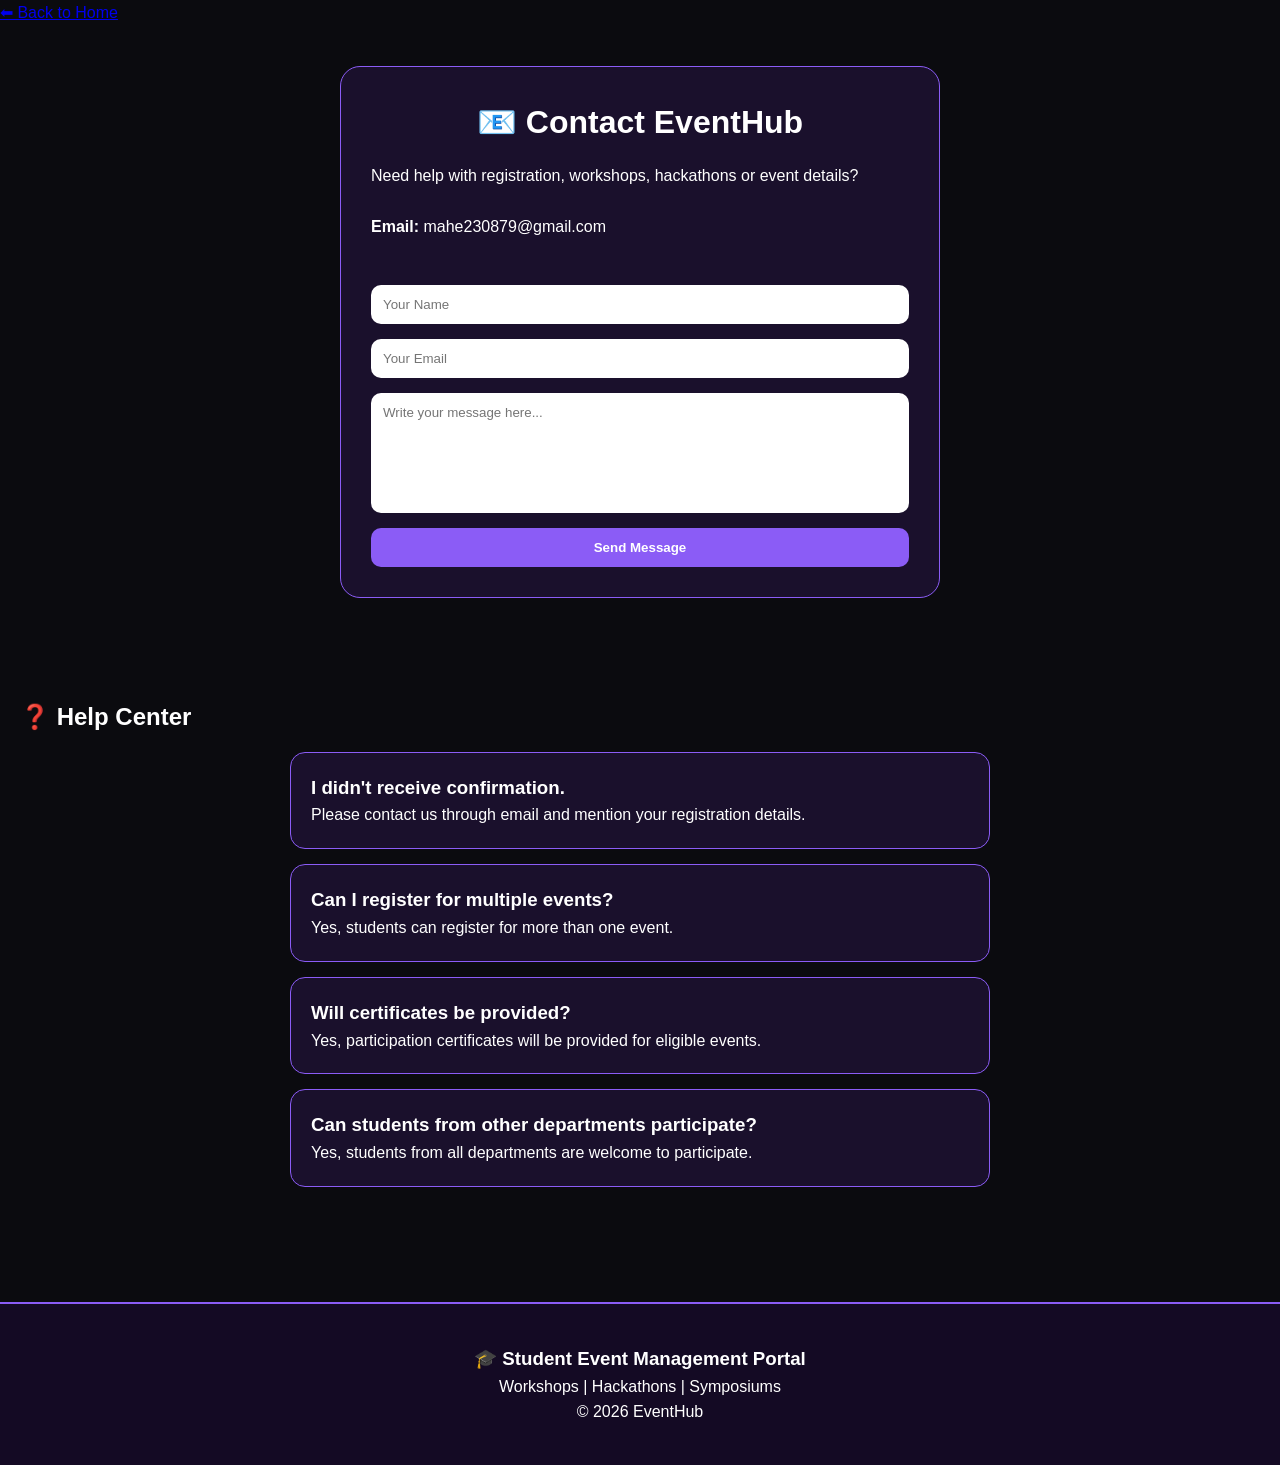
==== contact.html @ 6b778ecd "final event management portal" ====
<!DOCTYPE html>
<html lang="en">

<head>
<meta charset="UTF-8">
<meta name="viewport" content="width=device-width, initial-scale=1.0">
<title>Contact Us</title>
<link rel="stylesheet" href="css/style.css">
</head>

<body>

<a href="index.html" class="back-btn">
⬅ Back to Home
</a>

<div class="contact-box">

<h1>📧 Contact EventHub</h1>

<p>
Need help with registration,
workshops, hackathons or event details?
</p>

<br>

<p>
<strong>Email:</strong>
mahe230879@gmail.com
</p>

<br>

<form onsubmit="sendMessage(event)">

<input
type="text"
placeholder="Your Name"
required>

<input
type="email"
placeholder="Your Email"
required>

<textarea
placeholder="Write your message here..."
required>
</textarea>

<button type="submit">
Send Message
</button>

</form>

</div>

<section class="faq">

<h2>❓ Help Center</h2>

<div class="faq-item">

<h3>I didn't receive confirmation.</h3>

<p>
Please contact us through email and
mention your registration details.
</p>

</div>

<div class="faq-item">

<h3>Can I register for multiple events?</h3>

<p>
Yes, students can register for more
than one event.
</p>

</div>

<div class="faq-item">

<h3>Will certificates be provided?</h3>

<p>
Yes, participation certificates will
be provided for eligible events.
</p>

</div>

<div class="faq-item">

<h3>Can students from other departments participate?</h3>

<p>
Yes, students from all departments are
welcome to participate.
</p>

</div>

</section>

<footer>

<h3>🎓 Student Event Management Portal</h3>

<p>
Workshops | Hackathons | Symposiums
</p>

<p>
© 2026 EventHub
</p>

</footer>

<script>

function sendMessage(event){

event.preventDefault();

alert(
"✅ Message Sent Successfully!"
);

}

</script>

</body>

</html>
---- css/style.css ----
*{
margin:0;
padding:0;
box-sizing:border-box;
font-family:'Segoe UI',sans-serif;
}

body{
background:#0b0b0f;
color:white;
line-height:1.6;
}

/* NAVBAR */

nav{
display:flex;
justify-content:space-between;
align-items:center;
padding:20px 5%;
background:#140a24;
border-bottom:2px solid #8b5cf6;
flex-wrap:wrap;
}

.logo{
font-size:28px;
font-weight:bold;
color:#c4b5fd;
}

.nav-links{
display:flex;
list-style:none;
gap:20px;
}

.nav-links a{
text-decoration:none;
color:white;
font-weight:500;
transition:.3s;
}

.nav-links a:hover

#darkBtn{
padding:10px 15px;
border:none;
border-radius:10px;
background:#8b5cf6;
color:white;
cursor:pointer;
}

/* HERO */

.hero{
position:relative;
overflow:hidden;
min-height:80vh;
}

.banner-image{
width:100%;
height:80vh;
object-fit:cover;
}

.hero-content{
position:absolute;
top:50%;
left:50%;
transform:translate(-50%,-50%);
background:rgba(0,0,0,.6);
padding:30px;
border-radius:20px;
text-align:center;
width:90%;
max-width:700px;
}

.hero-content h1{
font-size:3rem;
margin-bottom:15px;
}

.hero-content p{
font-size:1.2rem;
margin-bottom:20px;
}

/* BUTTONS */

.btn,
button{
background:#8b5cf6;
color:white;
padding:12px 25px;
border:none;
border-radius:10px;
cursor:pointer;
text-decoration:none;
font-weight:bold;
transition:.3s;
}

.btn:hover,
button:hover

/* BACK BUTTON */

.back-btn{
display:inline-block;
margin:20px;
padding:10px 20px;
background:#8b5cf6;
color:white;
text-decoration:none;
border-radius:10px;
font-weight:bold;
}

.back-btn:hover

/* AUDITORIUM + WORKSHOP */

.auditorium-section,
.workshop-section{
display:flex;
justify-content:center;
align-items:center;
gap:40px;
padding:60px 10%;
flex-wrap:wrap;
}

.auditorium-image img,
.workshop-image img{
width:500px;
max-width:100%;
border-radius:20px;
}

.auditorium-text,
.workshop-text{
flex:1;
min-width:300px;
}

.auditorium-text h2,
.workshop-text h2{
margin-bottom:15px;
font-size:32px;
color:#c4b5fd;
}

/* FEATURED EVENT */

.featured-event{
padding:60px 20px;
text-align:center;
}

.featured-card{
background:#1a102c;
padding:30px;
border-radius:20px;
max-width:700px;
margin:auto;
border:1px solid #8b5cf6;
box-shadow:0 10px 25px rgba(0,0,0,.4);
}

.featured-card h3{
margin-bottom:15px;
}

/* TIMELINE */

.timeline{
padding:60px 20px;
text-align:center;
}

.timeline ul{
list-style:none;
max-width:600px;
margin:auto;
}

.timeline li{
background:#1a102c;
padding:15px;
margin:15px 0;
border-radius:10px;
border-left:4px solid #8b5cf6;
}

/* CATEGORIES */

.categories{
padding:60px 20px;
text-align:center;
}

.category-grid{
display:grid;
grid-template-columns:repeat(auto-fit,minmax(220px,1fr));
gap:20px;
margin-top:30px;
}

.category-card{
background:#1a102c;
padding:25px;
border-radius:15px;
border:1px solid #8b5cf6;
transition:.3s;
}

.category-card:hover{
transform:translateY(-8px);
background:#8b5cf6;
}

/* GALLERY */

.gallery{
padding:60px 20px;
text-align:center;
}

.gallery h2{
margin-bottom:30px;
}

.gallery-grid{
display:grid;
grid-template-columns:repeat(auto-fit,minmax(250px,1fr));
gap:20px;
}

.gallery-grid img{
width:100%;
height:250px;
object-fit:cover;
border-radius:15px;
transition:.3s;
}

.gallery-grid img:hover{
transform:scale(1.05);
}

/* EVENTS */

.page-title{
text-align:center;
padding:30px;
}

.search-box{
display:block;
width:90%;
max-width:500px;
margin:0 auto 30px;
padding:12px;
border:none;
border-radius:10px;
}

.events-grid{
display:grid;
grid-template-columns:repeat(auto-fit,minmax(280px,1fr));
gap:25px;
padding:20px;
}

.event-card{
background:#1a102c;
border-radius:15px;
overflow:hidden;
border:1px solid #8b5cf6;
transition:.3s;
}

.event-card:hover{
transform:translateY(-8px);
}

.event-card img{
width:100%;
height:220px;
object-fit:cover;
}

.event-card h3,
.event-card p{
padding:15px;
}

/* TESTIMONIALS */

.testimonials{
padding:60px 20px;
text-align:center;
}

.testimonial-container{
display:flex;
justify-content:center;
gap:20px;
flex-wrap:wrap;
}

.testimonial{
background:#1a102c;
padding:20px;
border-radius:15px;
width:300px;
border:1px solid #8b5cf6;
}

/* STATS */

.stats{
display:flex;
justify-content:center;
gap:20px;
padding:50px 20px;
flex-wrap:wrap;
}

.stat-card{
background:#1a102c;
padding:25px;
width:250px;
border-radius:15px;
text-align:center;
border:1px solid #8b5cf6;
transition:.3s;
}

.stat-card:hover{
transform:translateY(-8px);
}

/* ACHIEVEMENTS */

.achievements{
padding:60px 20px;
text-align:center;
}

.achievement-box{
background:#1a102c;
padding:20px;
margin:15px auto;
max-width:700px;
border-radius:15px;
border:1px solid #8b5cf6;
}

/* FAQ */

.faq{
padding:60px 20px;
}

.faq-item{
background:#1a102c;
padding:20px;
margin:15px auto;
max-width:700px;
border-radius:15px;
border:1px solid #8b5cf6;
}

/* FORMS */

.form-container,
.contact-box{
width:90%;
max-width:600px;
margin:40px auto;
background:#1a102c;
padding:30px;
border-radius:20px;
border:1px solid #8b5cf6;
}

.form-container h1,
.contact-box h1{
text-align:center;
margin-bottom:15px;
}

form{
display:flex;
flex-direction:column;
gap:15px;
margin-top:20px;
}

input,
select,
textarea{
padding:12px;
border:none;
border-radius:10px;
}

textarea{
height:120px;
resize:none;
}

/* COUNTDOWN */

.countdown{
padding:40px;
text-align:center;
}

#timer{
font-size:28px;
font-weight:bold;
margin-top:15px;
color:#c4b5fd;
}

/* FOOTER */

footer{
text-align:center;
padding:40px;
background:#140a24;
border-top:2px solid #8b5cf6;
margin-top:40px;
}

/* MOBILE */

@media(max-width:768px){

.nav-links{
flex-direction:column;
width:100%;
text-align:center;
margin-top:15px;
}

.hero-content h1{
font-size:2rem;
}

.hero-content p{
font-size:1rem;
}

.auditorium-section,
.workshop-section{
flex-direction:column;
text-align:center;
}

.banner-image{
height:50vh;
}

}
.event-card, .stat-card, .testimonial {
transition: transform 0.3s ease;
}
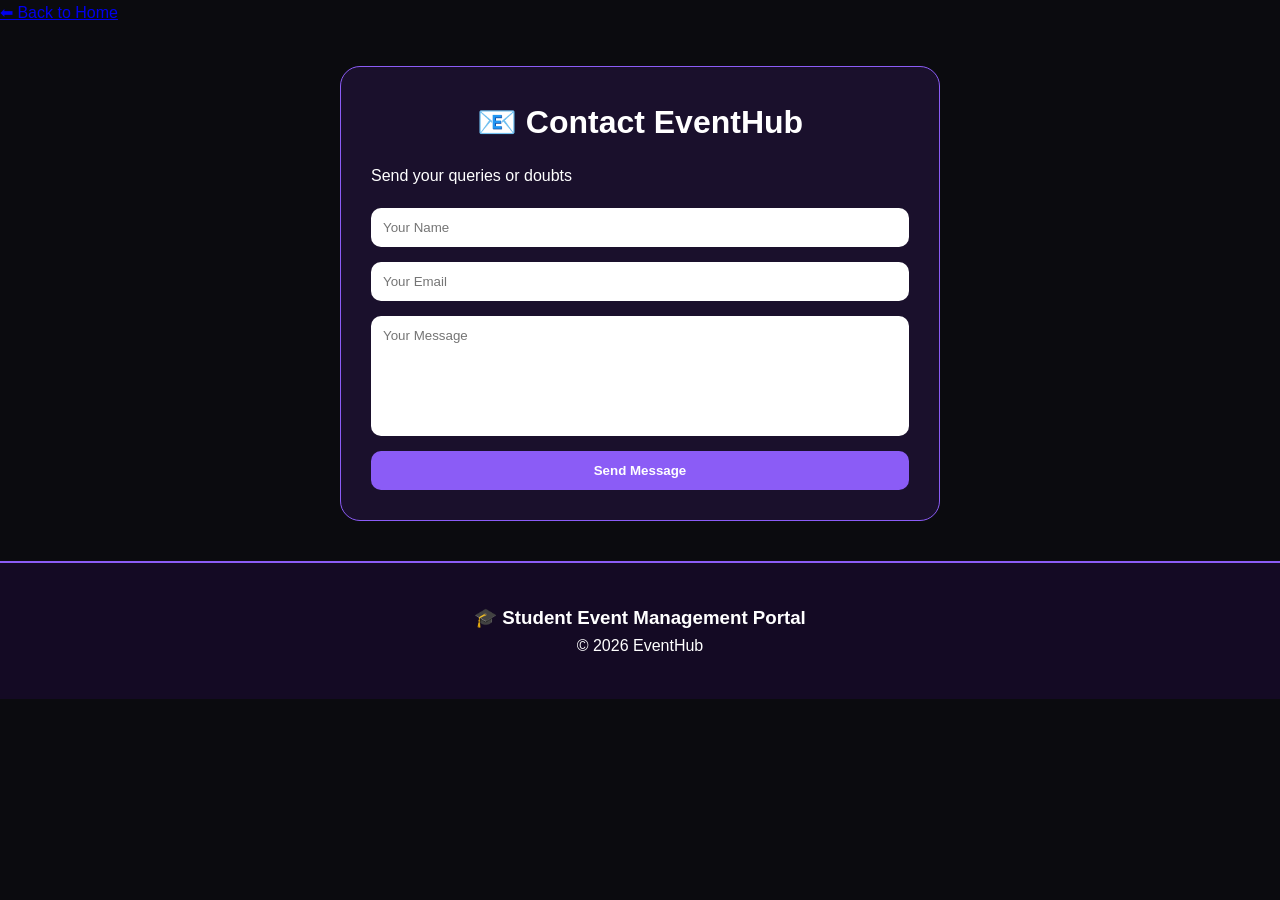
==== commit 046fa9b1: "save changes" ====
--- a/contact.html
+++ b/contact.html
@@ -4,137 +4,51 @@
 <head>
 <meta charset="UTF-8">
 <meta name="viewport" content="width=device-width, initial-scale=1.0">
+
 <title>Contact Us</title>
+
+<!-- CSS File -->
 <link rel="stylesheet" href="css/style.css">
+
 </head>
 
 <body>
 
-<a href="index.html" class="back-btn">
-⬅ Back to Home
-</a>
+<!-- Back navigation -->
+<a href="index.html">⬅ Back to Home</a>
 
+<!-- ================= CONTACT SECTION ================= -->
 <div class="contact-box">
 
 <h1>📧 Contact EventHub</h1>
 
-<p>
-Need help with registration,
-workshops, hackathons or event details?
-</p>
+<p>Send your queries or doubts</p>
 
-<br>
+<!-- Contact form connected to EmailJS -->
+<form id="contactForm">
 
-<p>
-<strong>Email:</strong>
-mahe230879@gmail.com
-</p>
+<input type="text" id="name" placeholder="Your Name" required>
 
-<br>
+<input type="email" id="email" placeholder="Your Email" required>
 
-<form onsubmit="sendMessage(event)">
+<textarea id="message" placeholder="Your Message" required></textarea>
 
-<input
-type="text"
-placeholder="Your Name"
-required>
-
-<input
-type="email"
-placeholder="Your Email"
-required>
-
-<textarea
-placeholder="Write your message here..."
-required>
-</textarea>
-
-<button type="submit">
-Send Message
-</button>
+<button type="submit">Send Message</button>
 
 </form>
 
 </div>
 
-<section class="faq">
-
-<h2>❓ Help Center</h2>
-
-<div class="faq-item">
-
-<h3>I didn't receive confirmation.</h3>
-
-<p>
-Please contact us through email and
-mention your registration details.
-</p>
-
-</div>
-
-<div class="faq-item">
-
-<h3>Can I register for multiple events?</h3>
-
-<p>
-Yes, students can register for more
-than one event.
-</p>
-
-</div>
-
-<div class="faq-item">
-
-<h3>Will certificates be provided?</h3>
-
-<p>
-Yes, participation certificates will
-be provided for eligible events.
-</p>
-
-</div>
-
-<div class="faq-item">
-
-<h3>Can students from other departments participate?</h3>
-
-<p>
-Yes, students from all departments are
-welcome to participate.
-</p>
-
-</div>
-
-</section>
-
+<!-- ================= FOOTER ================= -->
 <footer>
 
 <h3>🎓 Student Event Management Portal</h3>
-
-<p>
-Workshops | Hackathons | Symposiums
-</p>
-
-<p>
-© 2026 EventHub
-</p>
+<p>© 2026 EventHub</p>
 
 </footer>
 
-<script>
-
-function sendMessage(event){
-
-event.preventDefault();
-
-alert(
-"✅ Message Sent Successfully!"
-);
-
-}
-
-</script>
+<!-- JavaScript file -->
+<script src="js/script.js"></script>
 
 </body>
-
 </html>
